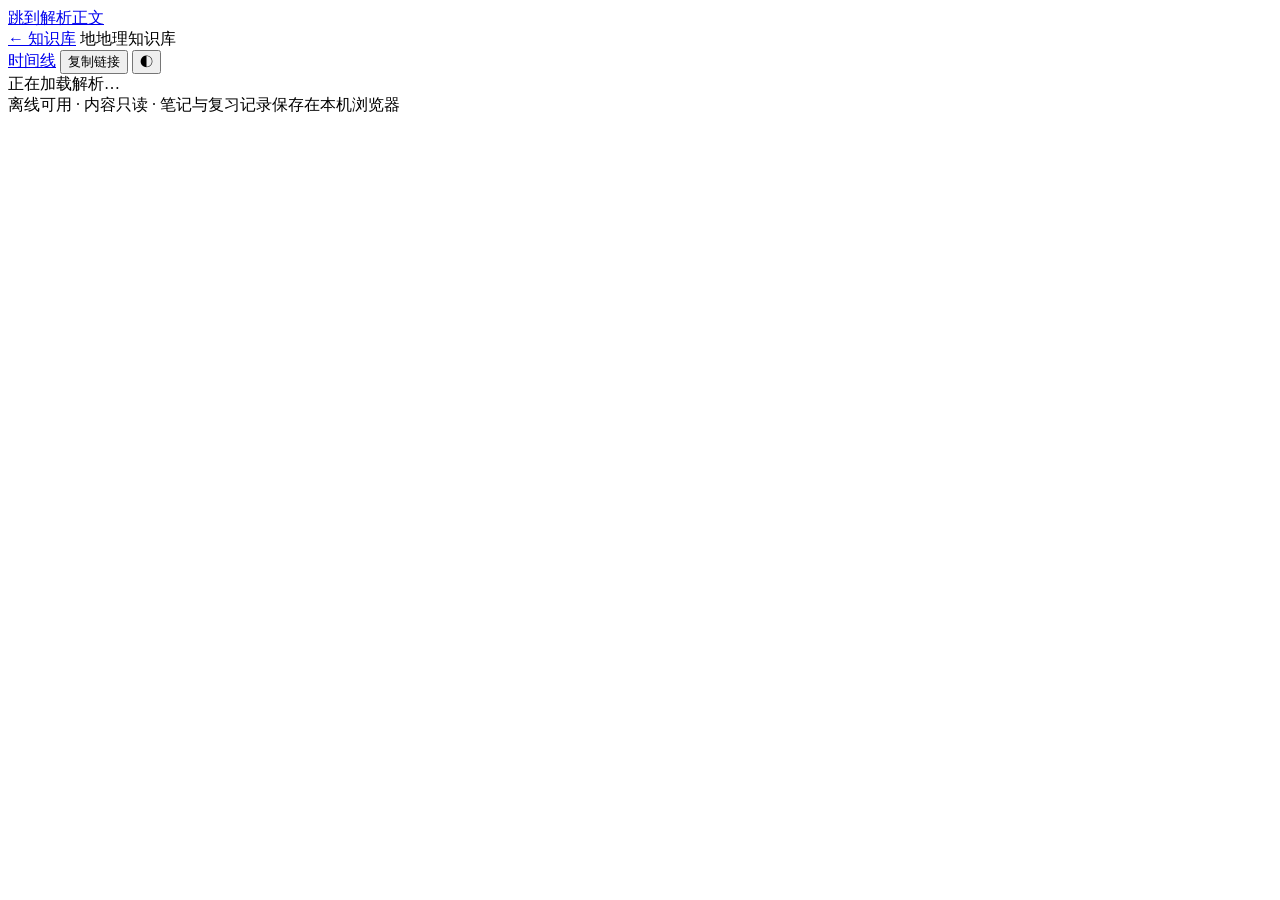
==== detail.html @ 3c0d3d49 "高中地理知识库：139 条考点与离线学习站点" ====
<!DOCTYPE html>
<html lang="zh-CN">
<head>
<meta charset="utf-8">
<meta name="viewport" content="width=device-width, initial-scale=1, viewport-fit=cover">
<title>考点解析 · 高中地理知识库</title>
<meta name="description" content="高中地理单条考点的完整解析：要点、易错、考法、关键词与同课知识网络。">
<meta property="og:type" content="website">
<meta property="og:site_name" content="地理知识库">
<meta property="og:title" content="高中地理考点解析 · 地理知识库">
<meta property="og:description" content="高中地理单条考点的完整解析：要点、易错、考法、关键词与同课知识网络。">
<meta name="twitter:card" content="summary">
<meta name="theme-color" content="#f2f1ea">
<script>(function(){try{var t=localStorage.getItem("gg.theme");if(!t){t=matchMedia("(prefers-color-scheme: dark)").matches?"dark":"light"}document.documentElement.dataset.theme=t}catch(e){}})();</script>
<link rel="stylesheet" href="assets/css/site.css?v=20261124c">
<link rel="icon" href="data:image/svg+xml,%3Csvg xmlns='http://www.w3.org/2000/svg' viewBox='0 0 64 64'%3E%3Crect width='64' height='64' rx='13' fill='%23125a70'/%3E%3Ctext x='32' y='45' text-anchor='middle' font-family='serif' font-size='34' fill='%23f5fcfd'%3E%E5%9C%B0%3C/text%3E%3C/svg%3E">
</head>
<body class="standalone">
<a class="skip-link" href="#detailBody">跳到解析正文</a>

<header class="page-head">
  <div class="page-head-left">
    <a class="page-back" href="index.html" id="backIndex">← 知识库</a>
    <span class="page-brand"><span class="brand-mark" aria-hidden="true">地</span>地理知识库</span>
  </div>
  <div class="page-head-right">
    <a class="btn ghost" href="timeline.html">时间线</a>
    <button class="share-btn" id="shareBtn" title="复制本页链接">复制链接</button>
    <button id="themeToggle" class="theme-btn" title="切换明暗主题" aria-label="切换明暗主题">◐</button>
  </div>
</header>

<main class="detail-page" id="detailRoot" aria-live="polite">
  <div id="detailBody" class="detail-body">
    <div class="loading-box muted">正在加载解析…</div>
  </div>
  <div id="detailMissing" hidden>
    <h1 class="detail-title">没有找到这条考点</h1>
    <p class="detail-lead">链接可能来自旧备份，或这条自定义考点只存在于另一台设备的浏览器里。</p>
    <p><a class="btn" href="index.html">回到知识库检索</a></p>
  </div>
</main>

<footer class="page-foot detail-page" style="padding-top:0;border-top:0;margin-top:0">
  <span>离线可用 · 内容只读 · 笔记与复习记录保存在本机浏览器</span>
  <span id="pageUpdated"></span>
</footer>

<div id="toast" class="toast" role="status" aria-live="polite"></div>
<script src="data/content.js?v=20261124c"></script>
<script src="assets/js/store.js?v=20261124c"></script>
<script src="assets/js/render.js?v=20261124c"></script>
<script src="assets/js/detail.js?v=20261124c"></script>
<script>
if ("serviceWorker" in navigator && /^https?:/.test(location.protocol)) {
  addEventListener("load", function () { navigator.serviceWorker.register("sw.js").catch(function () {}); });
}
</script>
</body>
</html>
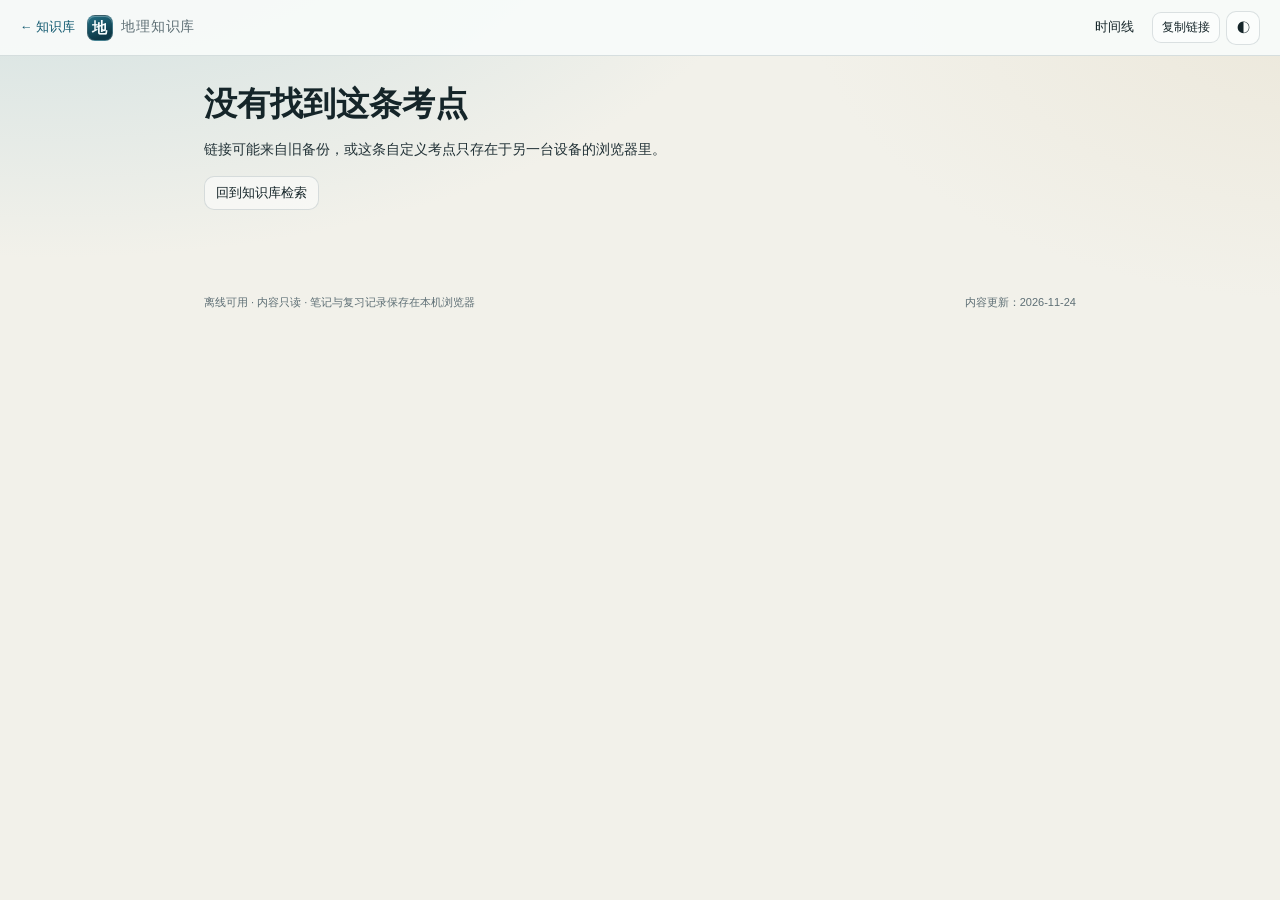
==== commit ebb603ab: "补充60道同型例题与移动端顶栏修复" ====
--- a/detail.html
+++ b/detail.html
@@ -4,15 +4,15 @@
 <meta charset="utf-8">
 <meta name="viewport" content="width=device-width, initial-scale=1, viewport-fit=cover">
 <title>考点解析 · 高中地理知识库</title>
-<meta name="description" content="高中地理单条考点的完整解析：要点、易错、考法、关键词与同课知识网络。">
+<meta name="description" content="高中地理单条考点的完整解析：要点、易错、考法、同型例题、关键词与同课知识网络。">
 <meta property="og:type" content="website">
 <meta property="og:site_name" content="地理知识库">
 <meta property="og:title" content="高中地理考点解析 · 地理知识库">
-<meta property="og:description" content="高中地理单条考点的完整解析：要点、易错、考法、关键词与同课知识网络。">
+<meta property="og:description" content="高中地理单条考点的完整解析：要点、易错、考法、同型例题、关键词与同课知识网络。">
 <meta name="twitter:card" content="summary">
 <meta name="theme-color" content="#f2f1ea">
 <script>(function(){try{var t=localStorage.getItem("gg.theme");if(!t){t=matchMedia("(prefers-color-scheme: dark)").matches?"dark":"light"}document.documentElement.dataset.theme=t}catch(e){}})();</script>
-<link rel="stylesheet" href="assets/css/site.css?v=20261124c">
+<link rel="stylesheet" href="assets/css/site.css?v=20261125d">
 <link rel="icon" href="data:image/svg+xml,%3Csvg xmlns='http://www.w3.org/2000/svg' viewBox='0 0 64 64'%3E%3Crect width='64' height='64' rx='13' fill='%23125a70'/%3E%3Ctext x='32' y='45' text-anchor='middle' font-family='serif' font-size='34' fill='%23f5fcfd'%3E%E5%9C%B0%3C/text%3E%3C/svg%3E">
 </head>
 <body class="standalone">
@@ -47,10 +47,10 @@
 </footer>
 
 <div id="toast" class="toast" role="status" aria-live="polite"></div>
-<script src="data/content.js?v=20261124c"></script>
-<script src="assets/js/store.js?v=20261124c"></script>
-<script src="assets/js/render.js?v=20261124c"></script>
-<script src="assets/js/detail.js?v=20261124c"></script>
+<script src="data/content.js?v=20261125d"></script>
+<script src="assets/js/store.js?v=20261125d"></script>
+<script src="assets/js/render.js?v=20261125d"></script>
+<script src="assets/js/detail.js?v=20261125d"></script>
 <script>
 if ("serviceWorker" in navigator && /^https?:/.test(location.protocol)) {
   addEventListener("load", function () { navigator.serviceWorker.register("sw.js").catch(function () {}); });
--- a/assets/css/site.css
+++ b/assets/css/site.css
@@ -0,0 +1,584 @@
+/* ============================================================
+   高中地理知识库 · 视觉规范
+   海蓝底色 + 暖纸阅读面 + 蓝灰玻璃 + 宋体标题 + 细边框
+   状态色：已掌握（松绿）/ 待复习（赭石）/ 今日已复习（海蓝）/ 未标记（灰）
+   ============================================================ */
+
+:root{
+  --paper:#f2f1ea;
+  --paper-deep:#e7e8e0;
+  --card:#fffdf8;
+  --raise:#e8efee;
+  --line:rgba(20,52,64,.14);
+  --line-strong:rgba(20,52,64,.27);
+  --ink:#152529;
+  --muted:#5e6f75;
+  --accent:#125a70;
+  --accent-strong:#0c4356;
+  --accent-weak:#dcecf0;
+  --ok:#2e6a4c;
+  --ok-weak:#e4f0e7;
+  --warn:#8a5823;
+  --warn-weak:#f6ecdc;
+  --bad:#933f3b;
+  --bad-weak:#f7e5e2;
+  --today:#1f5f86;
+  --today-weak:#e1edf4;
+  --sea-deep:#062432;
+  --sea-mid:#0d4357;
+  --sea-light:#17667c;
+  --glass:rgba(248,251,250,.94);
+  --glass-strong:rgba(255,253,248,.985);
+  --serif:"Songti SC","Noto Serif SC","Source Han Serif SC",STSong,SimSun,serif;
+  --sans:-apple-system,BlinkMacSystemFont,"PingFang SC","Hiragino Sans GB","Microsoft YaHei",sans-serif;
+  --r-lg:16px;
+  --r-md:11px;
+  --r-sm:8px;
+  --shadow-1:0 1px 2px rgba(18,44,54,.06);
+  --shadow-pane:0 14px 38px rgba(14,42,54,.09);
+  --shadow-card:0 3px 12px rgba(14,42,54,.055);
+  --header-h:62px;
+  --hero-h:176px;
+}
+
+[data-theme="dark"]{
+  color-scheme:dark;
+  --paper:#081418;
+  --paper-deep:#061014;
+  --card:#102227;
+  --raise:#172d33;
+  --line:rgba(148,192,206,.17);
+  --line-strong:rgba(148,192,206,.36);
+  --ink:#edf0eb;
+  --muted:#a1b2b8;
+  --accent:#84c5d7;
+  --accent-strong:#a6dbe9;
+  --accent-weak:#0f303a;
+  --ok:#96cdb2;
+  --ok-weak:#123024;
+  --warn:#e7b98f;
+  --warn-weak:#362318;
+  --bad:#f1a8a6;
+  --bad-weak:#39201f;
+  --today:#95c1dc;
+  --today-weak:#142c3a;
+  --glass:rgba(10,22,27,.95);
+  --glass-strong:rgba(14,28,34,.985);
+  --shadow-1:0 1px 2px rgba(0,0,0,.35);
+  --shadow-pane:0 18px 44px rgba(0,4,7,.5);
+  --shadow-card:0 10px 24px rgba(0,4,7,.34);
+}
+
+html{color-scheme:light}
+[data-theme="dark"]{color-scheme:dark}
+*{box-sizing:border-box}
+[hidden]{display:none!important}
+html,body{height:100%}
+body{
+  margin:0;
+  background:
+    radial-gradient(1200px 620px at 4% -14%, rgba(174,207,216,.58), transparent 62%),
+    radial-gradient(900px 520px at 104% 0%, rgba(228,220,199,.46), transparent 58%),
+    var(--paper);
+  color:var(--ink);
+  font:14px/1.62 var(--sans);
+  overflow:hidden;
+  overflow-x:hidden;
+  -webkit-font-smoothing:antialiased;
+  transition:background-color .28s ease,color .28s ease;
+}
+[data-theme="dark"] body{
+  background:
+    radial-gradient(1200px 620px at 4% -14%, rgba(24,72,88,.5), transparent 62%),
+    radial-gradient(900px 520px at 104% 0%, rgba(60,52,38,.24), transparent 58%),
+    var(--paper);
+}
+h1,h2,h3,h4{margin:0}
+button,input,select,textarea{font:inherit;color:inherit}
+a{color:var(--accent);text-decoration:none}
+::selection{background:rgba(18,90,112,.18)}
+.skip-link{position:absolute;left:-999px;top:8px;z-index:60;background:var(--card);padding:8px 12px;border:2px solid var(--accent);border-radius:8px}
+.skip-link:focus{left:8px}
+
+/* ---------- 顶栏 ---------- */
+.topbar{
+  height:var(--header-h);
+  display:flex;align-items:center;gap:16px;
+  padding:0 20px;
+  background:var(--glass);
+  border-bottom:1px solid var(--line);
+  position:relative;z-index:25;
+}
+.brand{display:flex;align-items:center;gap:10px;flex:0 0 auto;min-width:0}
+.brand-mark{
+  width:34px;height:34px;flex:0 0 auto;border-radius:10px;
+  display:grid;place-items:center;
+  font-family:var(--serif);font-size:19px;font-weight:700;color:#f5fcfd;
+  background:linear-gradient(160deg,#237085,#0d3948 78%);
+  border:1px solid rgba(255,255,255,.18);
+  box-shadow:inset 0 1px 0 rgba(255,255,255,.28);
+}
+.brand-text{display:flex;flex-direction:column;line-height:1.24;min-width:0}
+.brand-text strong{font-family:var(--serif);font-size:16.5px;font-weight:700;letter-spacing:.06em;white-space:nowrap}
+#brandSub{font-size:10.5px;letter-spacing:.06em;color:var(--muted);white-space:nowrap}
+
+.searchbox{
+  flex:1 1 auto;min-width:120px;max-width:620px;margin:0 auto;
+  display:flex;align-items:center;gap:8px;
+  background:rgba(255,255,255,.62);
+  border:1px solid var(--line-strong);border-radius:999px;
+  padding:6px 13px;
+  transition:background .16s,border-color .16s,box-shadow .16s;
+}
+[data-theme="dark"] .searchbox{background:rgba(255,255,255,.05)}
+.searchbox:focus-within{background:var(--glass-strong);border-color:var(--accent);box-shadow:0 0 0 3px rgba(18,90,112,.14)}
+.search-icon{color:var(--muted);font-size:16px;line-height:1;flex:0 0 auto}
+#searchInput{flex:1 1 auto;min-width:0;border:0;background:transparent;outline:none;padding:4px 0;font-size:13.5px}
+#searchInput::-webkit-search-cancel-button{display:none}
+kbd{font:11px/1 ui-monospace,SFMono-Regular,Menlo,monospace;border:1px solid var(--line-strong);border-radius:4px;padding:2px 5px;color:var(--muted);background:rgba(255,255,255,.55)}
+[data-theme="dark"] kbd{background:rgba(255,255,255,.07)}
+
+.topactions{display:flex;align-items:center;gap:6px;flex:0 0 auto}
+.topactions .ico{display:none}
+.mobile-only{display:none!important}
+.btn{
+  display:inline-flex;align-items:center;gap:6px;justify-content:center;
+  border:1px solid var(--line);background:rgba(255,255,255,.52);
+  border-radius:10px;padding:6px 11px;cursor:pointer;white-space:nowrap;
+  font-size:12.5px;color:var(--ink);
+  transition:background .15s,border-color .15s,color .15s;
+}
+[data-theme="dark"] .btn{background:rgba(255,255,255,.045)}
+.btn:hover{background:var(--accent-weak);border-color:var(--line-strong)}
+.btn.primary{background:var(--accent);border-color:var(--accent);color:#f6fbfc}
+.btn.primary:hover{background:var(--accent-strong)}
+.btn.ghost{background:transparent;border-color:transparent}
+.btn.ghost:hover{background:rgba(255,255,255,.55)}
+[data-theme="dark"] .btn.ghost:hover{background:rgba(255,255,255,.07)}
+.btn.small{padding:4px 8px;font-size:11.5px;border-radius:8px}
+.btn.danger{color:var(--bad);border-color:rgba(147,63,59,.35)}
+.btn.danger:hover{background:var(--bad-weak)}
+.btn[aria-pressed="true"]{background:var(--accent);border-color:var(--accent);color:#f6fbfc}
+.icon-btn{width:32px;height:32px;padding:0;border-radius:9px;border:1px solid transparent;background:transparent;cursor:pointer;display:grid;place-items:center;color:var(--muted);font-size:15px}
+.icon-btn:hover{background:rgba(255,255,255,.55);color:var(--ink)}
+[data-theme="dark"] .icon-btn:hover{background:rgba(255,255,255,.07)}
+.theme-btn{width:34px;height:34px;border-radius:10px;border:1px solid var(--line);background:rgba(255,255,255,.52);cursor:pointer;display:grid;place-items:center;font-family:var(--serif);font-size:13px;color:var(--ink)}
+[data-theme="dark"] .theme-btn{background:rgba(255,255,255,.055)}
+.theme-btn:hover{border-color:var(--line-strong);background:var(--accent-weak)}
+.count{display:inline-block;min-width:18px;padding:0 5px;border-radius:9px;background:var(--raise);color:var(--muted);font-size:10.5px;line-height:18px;text-align:center;font-variant-numeric:tabular-nums}
+.count.warn{background:var(--warn-weak);color:var(--warn)}
+.count.ok{background:var(--ok-weak);color:var(--ok)}
+.muted{color:var(--muted)}
+.small{font-size:12px}
+:focus-visible{outline:2px solid var(--accent);outline-offset:2px;border-radius:6px}
+.link-btn{border:0;background:none;color:var(--accent);cursor:pointer;font-size:11.5px;padding:2px 0}
+.link-btn:hover{text-decoration:underline}
+
+/* ---------- Hero：深海、浪线与等高线 ---------- */
+.hero{position:relative;height:var(--hero-h);overflow:hidden;isolation:isolate;color:#f4fafb;border-bottom:1px solid rgba(255,255,255,.1)}
+.hero-scape{position:absolute;inset:0;width:100%;height:100%;z-index:-2}
+.hero::after{
+  content:"";position:absolute;inset:0;z-index:-1;pointer-events:none;
+  background:
+    linear-gradient(90deg,rgba(3,20,28,.92) 0%,rgba(5,31,42,.68) 44%,rgba(7,38,50,.36) 70%,rgba(4,26,35,.78) 100%),
+    linear-gradient(0deg,rgba(3,18,25,.5) 0%,transparent 60%);
+}
+[data-theme="dark"] .hero-scape{filter:brightness(.7) saturate(.85)}
+.hero-inner{height:100%;max-width:1560px;margin:0 auto;padding:20px 30px 18px;display:grid;grid-template-columns:minmax(0,1fr) auto;align-items:center;gap:28px}
+.hero-copy{min-width:0;max-width:780px}
+.hero-eyebrow{margin:0 0 7px;display:flex;align-items:center;gap:9px;font:600 10px/1.3 ui-monospace,SFMono-Regular,Menlo,monospace;letter-spacing:.24em;color:#b8d5dd;text-transform:uppercase}
+.hero-eyebrow::before{content:"";width:20px;height:1px;background:rgba(206,233,240,.6)}
+.hero h1{margin:0;font-family:var(--serif);font-weight:700;font-size:clamp(26px,3vw,38px);line-height:1.16;letter-spacing:.03em;color:#f7fcfd}
+.hero h1 em{font-style:normal;color:#f1d6b4;text-decoration:underline;text-decoration-thickness:2px;text-underline-offset:6px;text-decoration-color:rgba(241,214,180,.62)}
+.hero-lede{margin:8px 0 0;max-width:660px;font-size:12.5px;line-height:1.7;color:rgba(230,243,246,.84)}
+.hero-meta{display:flex;align-items:center;gap:9px;flex-wrap:wrap;margin-top:10px;font-size:11px;color:rgba(224,240,244,.7);letter-spacing:.04em}
+.hero-meta .dot{width:3px;height:3px;border-radius:50%;background:rgba(224,240,244,.45)}
+.hero-metrics{display:grid;grid-template-columns:repeat(2,minmax(108px,1fr));gap:8px;flex:0 0 auto}
+.metric{padding:9px 12px 8px;border-radius:13px;background:rgba(228,246,251,.11);border:1px solid rgba(216,241,248,.2);box-shadow:inset 0 1px 0 rgba(255,255,255,.18)}
+.metric-label{display:block;font-size:9.5px;letter-spacing:.12em;color:rgba(222,241,247,.68)}
+.metric-value{display:flex;align-items:baseline;gap:3px;margin-top:1px}
+.metric-value strong{font-family:var(--serif);font-size:22px;line-height:1.15;color:#f7fcfd;font-variant-numeric:tabular-nums}
+.metric-value small{font-size:9.5px;color:rgba(222,241,247,.56)}
+.metric.accent{background:rgba(241,214,180,.13);border-color:rgba(241,214,180,.28)}
+.metric.accent .metric-value strong{color:#f3dcc0}
+
+/* ---------- 三栏 ---------- */
+.layout{
+  height:calc(100vh - var(--header-h) - var(--hero-h));
+  display:grid;grid-template-columns:276px minmax(0,1fr) 402px;
+  gap:12px;padding:12px 16px 16px;
+  min-height:0;
+}
+.pane{min-width:0;min-height:0;display:flex;flex-direction:column;overflow:hidden;background:var(--glass);border:1px solid var(--line);border-radius:var(--r-lg);box-shadow:var(--shadow-pane),inset 0 1px 0 rgba(255,255,255,.5)}
+[data-theme="dark"] .pane{box-shadow:var(--shadow-pane),inset 0 1px 0 rgba(255,255,255,.05)}
+.center-pane{background:color-mix(in srgb,var(--paper) 80%,transparent)}
+.pane-head{flex:0 0 auto;height:48px;padding:0 15px;display:flex;align-items:center;justify-content:space-between;border-bottom:1px solid var(--line);background:linear-gradient(180deg,rgba(255,255,255,.5),rgba(255,255,255,.12))}
+[data-theme="dark"] .pane-head{background:linear-gradient(180deg,rgba(255,255,255,.04),transparent)}
+.pane-head h2{display:flex;align-items:center;gap:8px;font-family:var(--serif);font-size:14px;font-weight:700;letter-spacing:.1em}
+.pane-head h2::before{content:"";width:5px;height:5px;border-radius:50%;background:var(--accent)}
+
+/* 左栏 */
+.filters{flex:0 0 auto;padding:10px 12px 9px;display:grid;grid-template-columns:1fr 1fr;gap:8px;border-bottom:1px solid var(--line);background:rgba(255,255,255,.2)}
+[data-theme="dark"] .filters{background:rgba(255,255,255,.015)}
+.field{display:flex;flex-direction:column;gap:3px;font-size:10px;letter-spacing:.08em;color:var(--muted)}
+.field select{height:31px;border:1px solid var(--line);border-radius:9px;background:rgba(255,255,255,.66);padding:0 7px;font-size:12px;color:var(--ink)}
+[data-theme="dark"] .field select{background:rgba(255,255,255,.05)}
+.field select:focus{border-color:var(--accent);outline:none}
+.filters .link-btn{grid-column:1 / -1;justify-self:start}
+.filters .field:nth-child(3){grid-column:1 / -1}
+.tree{flex:1 1 auto;overflow-y:auto;overscroll-behavior:contain;-webkit-overflow-scrolling:touch;padding:6px 6px 18px}
+.tree-book{margin-bottom:2px}
+.tree-toggle{width:100%;display:flex;align-items:center;gap:7px;border:0;background:none;cursor:pointer;text-align:left;padding:7px 8px;border-radius:9px;color:var(--ink)}
+.tree-toggle:hover{background:rgba(255,255,255,.5)}
+[data-theme="dark"] .tree-toggle:hover{background:rgba(255,255,255,.05)}
+.tree-toggle .caret{width:13px;color:var(--muted);font-size:10px;transition:transform .16s;flex:0 0 auto}
+.tree-toggle[aria-expanded="false"] .caret{transform:rotate(-90deg)}
+.tree-book-title{display:block;font-family:var(--serif);font-size:13.5px;font-weight:700;letter-spacing:.02em;line-height:1.35}
+.tree-book-title small{display:block;font-family:var(--sans);font-size:10px;color:var(--muted);margin:1px 0 0;font-weight:400;letter-spacing:.02em}
+.tree-unit{padding:5px 8px 3px 21px;font-size:11px;color:var(--muted);letter-spacing:.03em;line-height:1.5}
+.tree-lesson{display:flex;align-items:flex-start;gap:6px;padding:5px 8px 5px 25px;border-radius:8px;cursor:pointer;font-size:12.5px;line-height:1.45;color:var(--ink)}
+.tree-lesson:hover{background:rgba(255,255,255,.5)}
+[data-theme="dark"] .tree-lesson:hover{background:rgba(255,255,255,.05)}
+.tree-lesson.active{background:var(--accent-weak);box-shadow:inset 3px 0 0 var(--accent)}
+.tree-lesson .dot{flex:0 0 auto;width:6px;height:6px;border-radius:50%;margin-top:7px;background:var(--line-strong)}
+.tree-lesson .dot.mastered{background:var(--ok)}
+.tree-lesson .dot.review{background:var(--warn)}
+.tree-lesson .dot.today{background:var(--today)}
+.tree-lesson .num{color:var(--muted);font-size:10.5px;font-variant-numeric:tabular-nums;flex:0 0 auto;margin-top:2px}
+.tree-lesson .lbl{flex:1 1 auto;min-width:0;overflow-wrap:anywhere}
+.tree-lesson .cnt{flex:0 0 auto;font-size:10px;color:var(--muted);border:1px solid var(--line);border-radius:8px;padding:0 5px;line-height:15px}
+.pane-foot{flex:0 0 auto;border-top:1px solid var(--line);padding:10px 12px 11px;display:grid;grid-template-columns:1fr 1fr;gap:6px}
+.pane-foot .btn{width:100%;justify-content:space-between;font-size:11.5px;background:rgba(255,255,255,.5)}
+[data-theme="dark"] .pane-foot .btn{background:rgba(255,255,255,.04)}
+
+/* 中栏 */
+.viewbar{flex:0 0 auto;display:flex;align-items:center;gap:4px;padding:6px 12px;border-bottom:1px solid var(--line);background:rgba(255,255,255,.35)}
+[data-theme="dark"] .viewbar{background:rgba(255,255,255,.02)}
+.viewbar button{border:1px solid transparent;background:transparent;border-radius:999px;padding:4px 11px;font-size:12px;color:var(--muted);cursor:pointer;white-space:nowrap;transition:background .15s,color .15s,border-color .15s}
+.viewbar button:hover{background:rgba(255,255,255,.6);color:var(--ink)}
+[data-theme="dark"] .viewbar button:hover{background:rgba(255,255,255,.06)}
+.viewbar button.active{background:var(--accent);border-color:var(--accent);color:#f6fbfc}
+[data-theme="dark"] .viewbar button.active{color:#081418}
+.viewbar-hint{margin-left:auto;font-size:11px;color:var(--muted);white-space:nowrap;overflow:hidden;text-overflow:ellipsis}
+.home-strip{flex:0 0 auto;padding:8px 16px;display:flex;align-items:center;justify-content:space-between;gap:12px;background:rgba(255,255,255,.3);border-bottom:1px solid var(--line);font-size:11.5px}
+[data-theme="dark"] .home-strip{background:rgba(255,255,255,.03)}
+.strip-left{display:flex;align-items:baseline;gap:8px;min-width:0;flex-wrap:wrap}
+.scope-label{font-family:var(--serif);font-size:13.5px;font-weight:700}
+.strip-right{text-align:right;line-height:1.4;flex:0 0 auto}
+.warn-line{display:block;color:var(--warn);font-size:11px}
+.center-toolbar{flex:0 0 auto;min-height:50px;padding:6px 16px;display:flex;align-items:center;justify-content:space-between;gap:10px;border-bottom:1px solid var(--line);flex-wrap:wrap}
+.result-line{font-size:11.5px;color:var(--muted);white-space:nowrap;overflow:hidden;text-overflow:ellipsis;min-width:0}
+.result-line strong{color:var(--ink);font-family:var(--serif);font-size:16px}
+.toolbar-actions{display:flex;align-items:center;gap:7px;flex:0 0 auto}
+.toolbar-actions select{height:30px;border:1px solid var(--line);border-radius:9px;background:rgba(255,255,255,.62);padding:0 6px;font-size:11.5px}
+[data-theme="dark"] .toolbar-actions select{background:rgba(255,255,255,.05)}
+.list-viewport{flex:1 1 auto;min-height:0;overflow-y:auto;overscroll-behavior:contain;-webkit-overflow-scrolling:touch;padding:12px 14px 26px;position:relative}
+.list-canvas{display:flex;flex-direction:column;gap:9px;width:100%}
+
+/* 总览 */
+.overview{margin:0 0 12px;padding:13px 14px 14px;border:1px solid var(--line);border-radius:14px;background:color-mix(in srgb,var(--card) 82%,transparent);box-shadow:var(--shadow-card)}
+.ov-head{display:flex;align-items:baseline;justify-content:space-between;gap:10px;margin-bottom:9px}
+.ov-head h3{font-family:var(--serif);font-size:16px;font-weight:700;letter-spacing:.03em}
+.ov-head span{font-size:11px;color:var(--muted);white-space:nowrap}
+.ov-grid{display:grid;grid-template-columns:repeat(5,minmax(0,1fr));gap:8px}
+.ov-book{display:flex;flex-direction:column;gap:4px;text-align:left;border:1px solid var(--line);border-radius:10px;background:rgba(255,255,255,.55);padding:8px 9px;cursor:pointer;color:var(--ink);transition:border-color .15s,background .15s,transform .15s;min-width:0}
+[data-theme="dark"] .ov-book{background:rgba(255,255,255,.04)}
+.ov-book:hover{border-color:var(--line-strong);background:var(--card);transform:translateY(-1px)}
+.ov-book .short{font-family:var(--serif);font-size:12.5px;font-weight:700;letter-spacing:.05em;color:var(--accent)}
+.ov-book .ttl{font-size:11px;color:var(--muted);line-height:1.45;min-height:2.9em;overflow-wrap:anywhere}
+.ov-book .bar{height:4px;border-radius:2px;background:var(--raise);overflow:hidden;margin-top:2px}
+.ov-book .bar i{display:block;height:100%;background:var(--accent);border-radius:2px;transition:width .35s ease}
+.ov-book .num{font-size:10.5px;color:var(--muted);font-variant-numeric:tabular-nums}
+.ov-note{margin-top:8px;font-size:10.5px;color:var(--muted);line-height:1.6}
+
+/* 卡片：高度随内容，不截断 */
+.k-card{
+  position:relative;display:block;width:100%;text-align:left;
+  background:color-mix(in srgb,var(--card) 94%,transparent);
+  border:1px solid var(--line);border-radius:13px;
+  padding:12px 15px 11px 18px;cursor:pointer;
+  box-shadow:var(--shadow-card);
+  transition:background .16s,border-color .16s,box-shadow .16s,transform .16s;
+  color:var(--ink);overflow:visible;
+}
+.k-card::before{content:"";position:absolute;left:0;top:12px;bottom:12px;width:3px;border-radius:0 3px 3px 0;background:var(--line-strong)}
+.k-card.mastered::before{background:var(--ok)}
+.k-card.review::before{background:var(--warn)}
+.k-card.today::before{background:var(--today)}
+.k-card:hover{background:var(--card);border-color:var(--line-strong);box-shadow:0 9px 24px rgba(14,42,54,.11);transform:translateY(-1px)}
+[data-theme="dark"] .k-card{background:color-mix(in srgb,var(--card) 88%,transparent);box-shadow:none}
+[data-theme="dark"] .k-card:hover{background:var(--card)}
+.k-card.selected{background:linear-gradient(100deg,color-mix(in srgb,var(--accent-weak) 90%,var(--card)),var(--card));border-color:color-mix(in srgb,var(--accent) 42%,var(--line));box-shadow:inset 0 0 0 1px color-mix(in srgb,var(--accent) 20%,transparent),0 8px 22px rgba(18,90,112,.1)}
+.k-card .ct{display:flex;align-items:flex-start;gap:8px;font-size:14.5px;font-weight:650;line-height:1.42;letter-spacing:.01em}
+.k-card .ct .idx{font-family:var(--serif);font-size:10.5px;color:var(--muted);flex:0 0 auto;margin-top:3px;font-variant-numeric:tabular-nums}
+.k-card .ct span{flex:1 1 auto;min-width:0;overflow-wrap:anywhere}
+.k-card .cc{margin:4px 0 0;font-size:12.5px;line-height:1.62;color:color-mix(in srgb,var(--ink) 72%,var(--muted));overflow-wrap:anywhere}
+.k-card .cs{margin:5px 0 0;font-size:10.5px;line-height:1.5;color:var(--muted);overflow-wrap:anywhere}
+.k-card .cm{display:flex;align-items:center;gap:5px;flex-wrap:wrap;margin-top:6px;font-size:10.5px;color:var(--muted)}
+.k-card .cm .spacer{flex:1 1 auto}
+.k-card .cd-link{flex:0 0 auto;font-size:10.5px;color:var(--accent);border-bottom:1px solid color-mix(in srgb,var(--accent) 45%,transparent);padding-bottom:1px}
+.badge{display:inline-flex;align-items:center;gap:3px;padding:1px 6px;border-radius:999px;font-size:10px;line-height:16px;border:1px solid color-mix(in srgb,var(--line) 75%,transparent);background:rgba(255,255,255,.5);color:color-mix(in srgb,var(--ink) 76%,var(--muted));white-space:nowrap}
+[data-theme="dark"] .badge{background:rgba(255,255,255,.05)}
+.badge.book{background:var(--accent-weak);color:var(--accent);border-color:color-mix(in srgb,var(--accent) 26%,transparent)}
+.badge.type{background:transparent;color:var(--muted)}
+[data-theme="dark"] .badge.type{background:rgba(255,255,255,.06)}
+.badge.ok{background:var(--ok-weak);color:var(--ok);border-color:color-mix(in srgb,var(--ok) 30%,transparent)}
+.badge.warn{background:var(--warn-weak);color:var(--warn);border-color:color-mix(in srgb,var(--warn) 30%,transparent)}
+.badge.today{background:var(--today-weak);color:var(--today);border-color:color-mix(in srgb,var(--today) 30%,transparent)}
+.badge.bad{background:var(--bad-weak);color:var(--bad)}
+.badge.custom{background:var(--raise);color:var(--accent)}
+mark{background:rgba(241,214,180,.68);color:inherit;border-radius:2px;padding:0 1px}
+[data-theme="dark"] mark{background:rgba(226,181,140,.34)}
+
+.empty-state{padding:48px 20px;text-align:center;background:rgba(255,255,255,.5);border:1px dashed var(--line-strong);border-radius:14px}
+[data-theme="dark"] .empty-state{background:rgba(255,255,255,.03)}
+.empty-state h3{font-family:var(--serif);font-size:16px;margin-bottom:5px}
+.nearest-title{font-size:11.5px;color:var(--muted);margin:14px 0 7px;font-weight:600}
+.nearest{display:flex;flex-direction:column;gap:6px;max-width:700px;margin:0 auto}
+.nearest-item{display:flex;flex-direction:column;gap:1px;text-align:left;border:1px solid var(--line);background:var(--card);border-radius:9px;padding:7px 10px;cursor:pointer;font-size:12px}
+.nearest-item:hover{background:var(--accent-weak)}
+
+/* 右栏详情 */
+.detail-empty{padding:56px 22px;text-align:center;color:var(--muted);font-size:12.5px}
+.empty-glyph{width:66px;height:66px;margin:0 auto 16px;display:grid;place-items:center;border:1px solid color-mix(in srgb,var(--accent) 26%,var(--line));border-radius:50%;background:color-mix(in srgb,var(--accent-weak) 34%,transparent);color:color-mix(in srgb,var(--accent) 76%,var(--muted));font-family:var(--serif);font-size:26px;font-weight:700}
+.detail-body{flex:1 1 auto;overflow-y:auto;overscroll-behavior:contain;-webkit-overflow-scrolling:touch;padding:17px 18px 40px;overflow-wrap:anywhere}
+.detail-title{font-family:var(--serif);font-size:21px;font-weight:700;line-height:1.45;margin:0 0 9px}
+.detail-badges{display:flex;flex-wrap:wrap;gap:5px;margin-bottom:12px}
+.detail-lead{font-size:13px;line-height:1.78;color:color-mix(in srgb,var(--ink) 82%,var(--muted));margin:0 0 4px}
+.detail-section{margin-top:18px}
+.detail-section h3{display:flex;align-items:center;gap:8px;font:600 10px/1.4 ui-monospace,SFMono-Regular,Menlo,monospace;letter-spacing:.16em;color:var(--muted);text-transform:uppercase;margin-bottom:7px}
+.detail-section h3::after{content:"";flex:1;height:1px;background:var(--line)}
+.detail-content ul{margin:0;padding-left:1.05em}
+.detail-content li{font-size:13px;line-height:1.82;margin-bottom:3px}
+.detail-content li strong{color:var(--accent);font-weight:650}
+.core-box{background:color-mix(in srgb,var(--paper) 74%,#fff);border:1px solid var(--line);border-left:3px solid var(--accent);border-radius:0 10px 10px 0;padding:10px 12px}
+[data-theme="dark"] .core-box{background:color-mix(in srgb,var(--card) 70%,transparent)}
+.pitfall{background:var(--warn-weak);border:1px solid color-mix(in srgb,var(--warn) 26%,transparent);border-radius:10px;padding:9px 11px;font-size:12.5px;line-height:1.75;color:color-mix(in srgb,var(--ink) 88%,var(--warn))}
+.exam-box{background:var(--accent-weak);border:1px solid color-mix(in srgb,var(--accent) 20%,transparent);border-radius:10px;padding:9px 11px;font-size:12.5px;line-height:1.75}
+.kw-row{display:flex;flex-wrap:wrap;gap:5px}
+.kw{background:rgba(255,255,255,.6);border:1px solid var(--line);border-radius:999px;padding:2px 8px;font-size:11px;color:var(--muted)}
+[data-theme="dark"] .kw{background:rgba(255,255,255,.05)}
+.detail-actions{display:flex;flex-wrap:wrap;gap:7px;margin-top:14px}
+.status-row{display:flex;flex-wrap:wrap;gap:6px}
+.status-row .btn{font-size:11.5px}
+.note-box{margin-top:8px}
+.note-box textarea{width:100%;min-height:96px;resize:vertical;border:1px solid var(--line);border-radius:10px;background:rgba(255,255,255,.62);padding:9px 10px;font-size:12.5px;line-height:1.72;color:var(--ink)}
+[data-theme="dark"] .note-box textarea{background:rgba(255,255,255,.05)}
+.note-box textarea:focus{background:var(--card);border-color:var(--accent);outline:none}
+.note-actions{display:flex;align-items:center;justify-content:space-between;margin-top:5px;gap:8px}
+.hint{font-size:11px;color:var(--muted)}
+.review-line{display:flex;align-items:center;gap:6px 14px;flex-wrap:wrap;font-size:11.5px;color:var(--muted);margin-top:7px}
+.review-line strong{color:var(--ink);font-weight:600}
+.related{display:flex;flex-direction:column;gap:4px}
+.related-item{display:flex;align-items:center;gap:6px;border:1px solid var(--line);border-radius:8px;background:rgba(255,255,255,.45);padding:6px 9px;font-size:11.5px;cursor:pointer;text-align:left}
+[data-theme="dark"] .related-item{background:rgba(255,255,255,.03)}
+.related-item:hover{background:var(--accent-weak);border-color:var(--line-strong)}
+.related-item .t{flex:1 1 auto;min-width:0;overflow-wrap:anywhere}
+.detail-source{margin-top:16px;display:flex;align-items:center;justify-content:space-between;gap:8px;background:rgba(255,255,255,.42);border:1px solid var(--line);border-radius:10px;padding:8px 10px;font-size:11.5px;color:var(--muted)}
+[data-theme="dark"] .detail-source{background:rgba(255,255,255,.03)}
+
+/* 详情状态按钮选中态 */
+.status-row .btn[aria-pressed="true"]{background:var(--accent-weak);border-color:color-mix(in srgb,var(--accent) 42%,var(--line));color:var(--accent)}
+.status-row .btn[data-act="done-today"][aria-pressed="true"]{background:var(--today);border-color:var(--today);color:#f6fbfc}
+[data-theme="dark"] .status-row .btn[data-act="done-today"][aria-pressed="true"]{color:#081418}
+
+/* 树根节点 */
+.tree-lesson.root{width:100%;padding:6px 8px;margin-bottom:4px;border:0;border-bottom:1px dashed var(--line);border-radius:0;background:none;text-align:left;font:inherit;color:var(--ink)}
+.tree-lesson.root .dot{margin-top:6px}
+.tree-lesson.root .lbl{font-family:var(--serif);font-weight:700;font-size:13px}
+
+/* 易混对照索引 */
+.dim-item{display:flex;flex-direction:column;gap:1px;width:100%;text-align:left;border:1px solid transparent;background:none;border-radius:8px;padding:7px 9px;cursor:pointer;color:var(--ink)}
+.dim-item:hover{background:rgba(255,255,255,.5)}
+[data-theme="dark"] .dim-item:hover{background:rgba(255,255,255,.05)}
+.dim-item.active{background:var(--accent-weak);border-color:color-mix(in srgb,var(--accent) 30%,var(--line));box-shadow:inset 3px 0 0 var(--accent)}
+.dim-item .t{font-size:12.5px;font-weight:600;overflow-wrap:anywhere}
+.dim-item .h{font-size:10.5px;color:color-mix(in srgb,var(--ink) 40%,var(--muted));line-height:1.5;overflow-wrap:anywhere}
+
+/* 易混对照列表 */
+.alt-view{flex:1 1 auto;min-height:0;overflow-y:auto;overscroll-behavior:contain;-webkit-overflow-scrolling:touch;padding:13px 15px 34px}
+.mx-head{display:flex;align-items:baseline;justify-content:space-between;gap:10px;margin-bottom:9px}
+.mx-head h3{font-family:var(--serif);font-size:15px;font-weight:700;letter-spacing:.04em}
+.mx-head .mx-count{font-size:11px;color:var(--muted);white-space:nowrap}
+.mx-note{font-size:11.5px;line-height:1.65;color:var(--muted);background:rgba(255,255,255,.45);border:1px solid var(--line);border-radius:9px;padding:7px 10px;margin-bottom:11px}
+[data-theme="dark"] .mx-note{background:rgba(255,255,255,.03)}
+.pair-list{display:flex;flex-direction:column;gap:10px}
+.pair-card{background:color-mix(in srgb,var(--card) 94%,transparent);border:1px solid var(--line);border-radius:13px;padding:11px 14px;box-shadow:var(--shadow-card);cursor:pointer;transition:border-color .15s,background .15s}
+.pair-card:hover{border-color:var(--line-strong);background:var(--card)}
+.pair-card.selected{border-color:color-mix(in srgb,var(--accent) 44%,var(--line));background:linear-gradient(100deg,color-mix(in srgb,var(--accent-weak) 84%,var(--card)),var(--card))}
+.pair-card h3{font-family:var(--serif);font-size:16px;font-weight:700;letter-spacing:.02em;line-height:1.35;margin-bottom:8px}
+.pair-grid{display:grid;grid-template-columns:1fr 1fr;gap:9px}
+.pair-side{background:color-mix(in srgb,var(--paper) 62%,transparent);border:1px solid var(--line);border-radius:9px;padding:8px 10px}
+[data-theme="dark"] .pair-side{background:rgba(255,255,255,.035)}
+.pair-side .pair-label{display:block;font-family:var(--serif);font-size:12.5px;font-weight:700;color:var(--accent);margin-bottom:2px;letter-spacing:.04em}
+.pair-side p{margin:0;font-size:12px;line-height:1.7;overflow-wrap:anywhere}
+.pair-diff{margin:9px 0 0;padding-left:1.05em;font-size:12px;line-height:1.72}
+.pair-diff li{margin-bottom:2px}
+.pair-pitfall{margin:9px 0 0;font-size:11.5px;line-height:1.7;padding:7px 9px;border-radius:8px;background:var(--warn-weak);border:1px solid color-mix(in srgb,var(--warn) 24%,transparent);color:color-mix(in srgb,var(--ink) 88%,var(--warn))}
+.pair-detail .pair-grid{margin-top:4px}
+.pair-detail .pair-side{padding:11px 13px}
+.pair-detail .pair-side p{font-size:13px;line-height:1.82}
+.mode-pairs .filters,.mode-pairs #collapseAll,.mode-pairs #customBtn{display:none}
+.mode-pairs .pane-foot{grid-template-columns:1fr}
+
+/* 移动端底栏 */
+.mobile-tabs{display:none}
+.scrim{position:fixed;inset:0;background:rgba(6,24,30,.38);z-index:30}
+.toast{position:fixed;left:50%;bottom:26px;transform:translate3d(-50%,14px,0);background:color-mix(in srgb,var(--ink) 94%,#000);color:var(--card);padding:8px 14px;border-radius:10px;font-size:12px;opacity:0;pointer-events:none;transition:opacity .18s,transform .18s;z-index:80;max-width:86vw}
+.toast.show{opacity:1;transform:translate3d(-50%,0,0)}
+
+/* 弹窗 */
+.modal-root{position:fixed;inset:0;z-index:60;background:rgba(6,24,30,.46);display:flex;align-items:center;justify-content:center;padding:18px}
+.modal{width:min(680px,100%);max-height:calc(100vh - 40px);background:var(--glass-strong);border:1px solid var(--line);border-radius:18px;display:flex;flex-direction:column;overflow:hidden;box-shadow:0 28px 70px rgba(4,18,24,.34);animation:pop .16s ease-out}
+@keyframes pop{from{opacity:0;transform:translate3d(0,8px,0)}to{opacity:1;transform:none}}
+.modal-head{padding:13px 17px;border-bottom:1px solid var(--line);display:flex;align-items:center;justify-content:space-between;gap:10px}
+.modal-head h3{font-family:var(--serif);font-size:17px}
+.modal-body{padding:15px 17px;overflow-y:auto;overscroll-behavior:contain}
+.modal-foot{padding:11px 17px;border-top:1px solid var(--line);display:flex;justify-content:flex-end;gap:8px;flex-wrap:wrap}
+.form-grid{display:grid;grid-template-columns:1fr 1fr;gap:11px}
+.form-grid .full{grid-column:1 / -1}
+.form-field{display:flex;flex-direction:column;gap:3px;font-size:11.5px;color:var(--muted)}
+.form-field input,.form-field select,.form-field textarea{border:1px solid var(--line);border-radius:9px;padding:7px 9px;font-size:12.5px;background:rgba(255,255,255,.66);color:var(--ink)}
+[data-theme="dark"] .form-field input,[data-theme="dark"] .form-field select,[data-theme="dark"] .form-field textarea{background:rgba(255,255,255,.05)}
+.form-field textarea{min-height:76px;resize:vertical;line-height:1.6}
+.form-field input:focus,.form-field select:focus,.form-field textarea:focus{border-color:var(--accent);outline:none}
+.counter{font-size:10.5px;color:var(--muted);text-align:right}
+.counter.over{color:var(--bad)}
+.seg{display:flex;gap:6px;flex-wrap:wrap}
+.seg button{border:1px solid var(--line);background:rgba(255,255,255,.6);border-radius:999px;padding:3px 10px;font-size:11.5px;cursor:pointer;color:var(--muted)}
+.seg button[aria-pressed="true"]{background:var(--accent);border-color:var(--accent);color:#f6fbfc}
+.list-mini{display:flex;flex-direction:column;gap:6px}
+.list-mini .row{display:flex;align-items:center;justify-content:space-between;gap:9px;padding:7px 9px;border:1px solid var(--line);border-radius:9px;background:rgba(255,255,255,.45);font-size:12px}
+[data-theme="dark"] .list-mini .row{background:rgba(255,255,255,.03)}
+.snap-meta{color:var(--muted);font-size:11px}
+.danger-note,.info-note{border-radius:9px;padding:8px 10px;font-size:11.5px;line-height:1.65}
+.danger-note{background:var(--bad-weak);border:1px solid color-mix(in srgb,var(--bad) 30%,transparent)}
+.info-note{background:var(--accent-weak);border:1px solid color-mix(in srgb,var(--accent) 22%,transparent)}
+.shortcut-table{width:100%;border-collapse:collapse;font-size:12px}
+.shortcut-table td{padding:6px 3px;border-bottom:1px solid var(--line)}
+.shortcut-table td:last-child{text-align:right;color:var(--muted)}
+.cal{display:grid;grid-template-columns:repeat(7,minmax(0,1fr));gap:4px;margin:7px auto 0;max-width:330px}
+.cal-cell{aspect-ratio:1/1;display:grid;place-items:center;border:1px solid var(--line);border-radius:7px;font-size:11px;color:var(--muted);background:rgba(255,255,255,.35)}
+.cal-week{font-size:10px;color:var(--muted);text-align:center;padding-bottom:1px}
+.cal-cell.on{background:var(--today-weak);border-color:color-mix(in srgb,var(--today) 45%,transparent);color:var(--today);font-weight:650}
+.cal-cell.today{outline:2px solid var(--accent);outline-offset:1px}
+.cal-empty{border:0;background:none}
+
+/* ---------- 响应式 ---------- */
+@media (max-width:1340px){
+  .layout{grid-template-columns:258px minmax(0,1fr) 374px}
+}
+@media (max-width:1180px){
+  .layout{grid-template-columns:228px minmax(0,1fr) 336px;gap:10px;padding:10px 12px 12px}
+  .hero-metrics{grid-template-columns:repeat(2,minmax(94px,1fr))}
+  .ov-book .ttl{min-height:2.9em}
+}
+@media (max-width:1080px){
+  .layout{grid-template-columns:208px minmax(0,1fr) 306px}
+  .hero-lede{max-width:520px}
+  .ov-grid{grid-template-columns:repeat(3,minmax(0,1fr))}
+}
+@media (max-width:980px){
+  body{overflow:hidden}
+  .hero{display:none}
+  .layout{display:block;position:relative;height:calc(100vh - var(--header-h));padding:0}
+  .pane{border-radius:0;border-left:0;border-right:0;border-top:0;box-shadow:none}
+  .center-pane{height:100%}
+  .left-pane{position:fixed;top:var(--header-h);bottom:0;left:0;width:min(330px,88vw);z-index:40;border:1px solid var(--line-strong);border-radius:0 16px 16px 0;transform:translate3d(-102%,0,0);transition:transform .22s ease;box-shadow:0 20px 50px rgba(4,18,24,.2)}
+  .left-pane.open{transform:none}
+  .left-pane,.right-pane{background:var(--card)}
+  .right-pane{position:fixed;left:8px;right:8px;bottom:calc(72px + env(safe-area-inset-bottom));height:min(68vh,560px);z-index:40;border:1px solid var(--line-strong);border-radius:16px;transform:translate3d(0,110%,0);transition:transform .24s ease;box-shadow:0 20px 50px rgba(4,18,24,.24)}
+  .right-pane.open{transform:none}
+  .mobile-tabs{display:flex;position:fixed;left:50%;bottom:calc(12px + env(safe-area-inset-bottom));transform:translate3d(-50%,0,0);z-index:45;width:min(92vw,360px);background:var(--glass-strong);border:1px solid var(--line-strong);border-radius:999px;padding:4px;gap:3px;box-shadow:0 10px 30px rgba(4,18,24,.18)}
+  .mobile-tabs button{border:0;background:none;padding:7px 10px;border-radius:999px;font-size:12.5px;color:var(--muted);white-space:nowrap;flex:1 1 0;min-width:0}
+  .mobile-tabs button.active{background:var(--accent);color:#f6fbfc}
+  .mobile-tabs button span{display:inline-block;max-width:100%;overflow:hidden;text-overflow:ellipsis}
+  .searchbox{max-width:none}
+  #searchKbd{display:none}
+  .mobile-only{display:grid!important}
+  .list-viewport{padding-bottom:92px}
+  .brand-text{display:none}
+  .viewbar-hint{display:none}
+  .alt-view{padding:10px 12px 96px}
+}
+@media (max-width:700px){
+  :root{--header-h:98px}
+  .topbar{height:var(--header-h);flex-wrap:wrap;align-content:center;gap:6px 8px;padding:0 10px}
+  .brand{order:1}
+  .brand-mark{width:30px;height:30px;font-size:16px;border-radius:9px}
+  .topactions{order:2;margin-left:auto;gap:3px}
+  .topactions .lbl{display:none}
+  .topactions .ico{display:inline;font-size:11px}
+  .topactions .btn{padding:5px 7px;font-size:11px;min-width:30px}
+  .topactions .count{display:none}
+  .theme-btn{width:31px;height:31px}
+  .searchbox{order:3;flex:1 0 100%;max-width:none;padding:5px 10px;margin:0}
+  .home-strip{padding:7px 12px;flex-direction:column;align-items:flex-start;gap:2px}
+  .strip-right{text-align:left}
+  .center-toolbar{padding:6px 12px;min-height:46px}
+  .list-viewport{padding:9px 10px 92px}
+  .k-card{padding:10px 12px 9px 15px}
+  .form-grid{grid-template-columns:1fr}
+  .ov-grid{grid-template-columns:repeat(2,minmax(0,1fr))}
+  .ov-book .ttl{min-height:0}
+  .ov-head h3{font-size:15px}
+}
+@media (max-width:640px){
+  .filters{padding:8px 10px}
+  .hero-metrics{display:none}
+  .pane-foot{padding:9px 10px}
+  .viewbar{padding:5px 10px}
+  .viewbar button{padding:4px 9px;font-size:11.5px}
+  .pair-grid,.pair-detail .pair-grid{grid-template-columns:1fr}
+  .pair-detail .pair-side{padding:9px 11px}
+  .mx-card h3{font-size:16px}
+}
+@media (prefers-reduced-motion:reduce){
+  *{animation-duration:.001ms!important;transition-duration:.001ms!important}
+}
+
+/* ---------- 独立详情页 ---------- */
+html.standalone,body.standalone{height:auto;min-height:100%;overflow:auto;overflow-x:hidden}
+.page-head{
+  position:sticky;top:0;z-index:20;min-height:56px;
+  display:flex;align-items:center;justify-content:space-between;gap:12px;
+  padding:8px 20px;background:var(--glass);border-bottom:1px solid var(--line);
+}
+.page-head-left{display:flex;align-items:center;gap:12px;min-width:0}
+.page-back{font-size:12.5px;color:var(--accent);white-space:nowrap}
+.page-back:hover{text-decoration:underline}
+.page-brand{display:flex;align-items:center;gap:8px;font-family:var(--serif);font-size:14px;letter-spacing:.06em;color:var(--muted);white-space:nowrap}
+.page-brand .brand-mark{width:26px;height:26px;font-size:15px;border-radius:8px}
+.page-head-right{display:flex;align-items:center;gap:6px;flex:0 0 auto}
+.detail-page{max-width:920px;margin:0 auto;padding:26px 24px 70px}
+.detail-page .detail-body{overflow:visible;padding:0;flex:none}
+.detail-page .detail-title{font-size:clamp(24px,3.4vw,33px);line-height:1.35}
+.detail-page .detail-lead{font-size:14px;line-height:1.86;margin-top:2px}
+.detail-page .detail-section{margin-top:22px}
+.detail-page .core-box,.detail-page .pitfall,.detail-page .exam-box{font-size:13.5px;line-height:1.9}
+.detail-page .detail-content li{font-size:13.5px;line-height:1.9}
+.detail-crumb{font-size:11.5px;letter-spacing:.04em;color:var(--muted);margin-bottom:8px;line-height:1.7}
+.status-block{margin-top:14px;padding-top:12px;border-top:1px solid var(--line)}
+.status-block .status-row{gap:7px}
+.page-foot{display:flex;justify-content:space-between;gap:12px;flex-wrap:wrap;margin-top:40px;padding-top:14px;border-top:1px solid var(--line);font-size:11px;color:var(--muted)}
+.share-btn{display:inline-flex;align-items:center;gap:5px;border:1px solid var(--line);border-radius:9px;background:rgba(255,255,255,.55);padding:5px 9px;font-size:11.5px;cursor:pointer;color:var(--ink)}
+[data-theme="dark"] .share-btn{background:rgba(255,255,255,.055)}
+.share-btn:hover{background:var(--accent-weak);border-color:var(--line-strong)}
+@media (max-width:700px){
+  .detail-page{padding:18px 14px 80px}
+  .page-head{padding:7px 10px;gap:6px}
+  .page-brand{display:none}
+  .page-head-left{gap:6px;flex:1 1 auto;min-width:0}
+  .page-head-right{gap:4px}
+  .page-head-right .share-btn{padding:5px 7px;font-size:11px}
+  .status-block .status-row .btn{flex:1 1 auto}
+  .page-back{overflow:hidden;text-overflow:ellipsis}
+}
+
+/* 深色下浅色主色的反色文字，保证对比 */
+[data-theme="dark"] .btn.primary,
+[data-theme="dark"] .btn[aria-pressed="true"],
+[data-theme="dark"] .mobile-tabs button.active,
+[data-theme="dark"] .seg button[aria-pressed="true"],
+[data-theme="dark"] .viewbar button.active{color:#081418}
+[data-theme="dark"] .icon-btn:hover{color:var(--ink)}
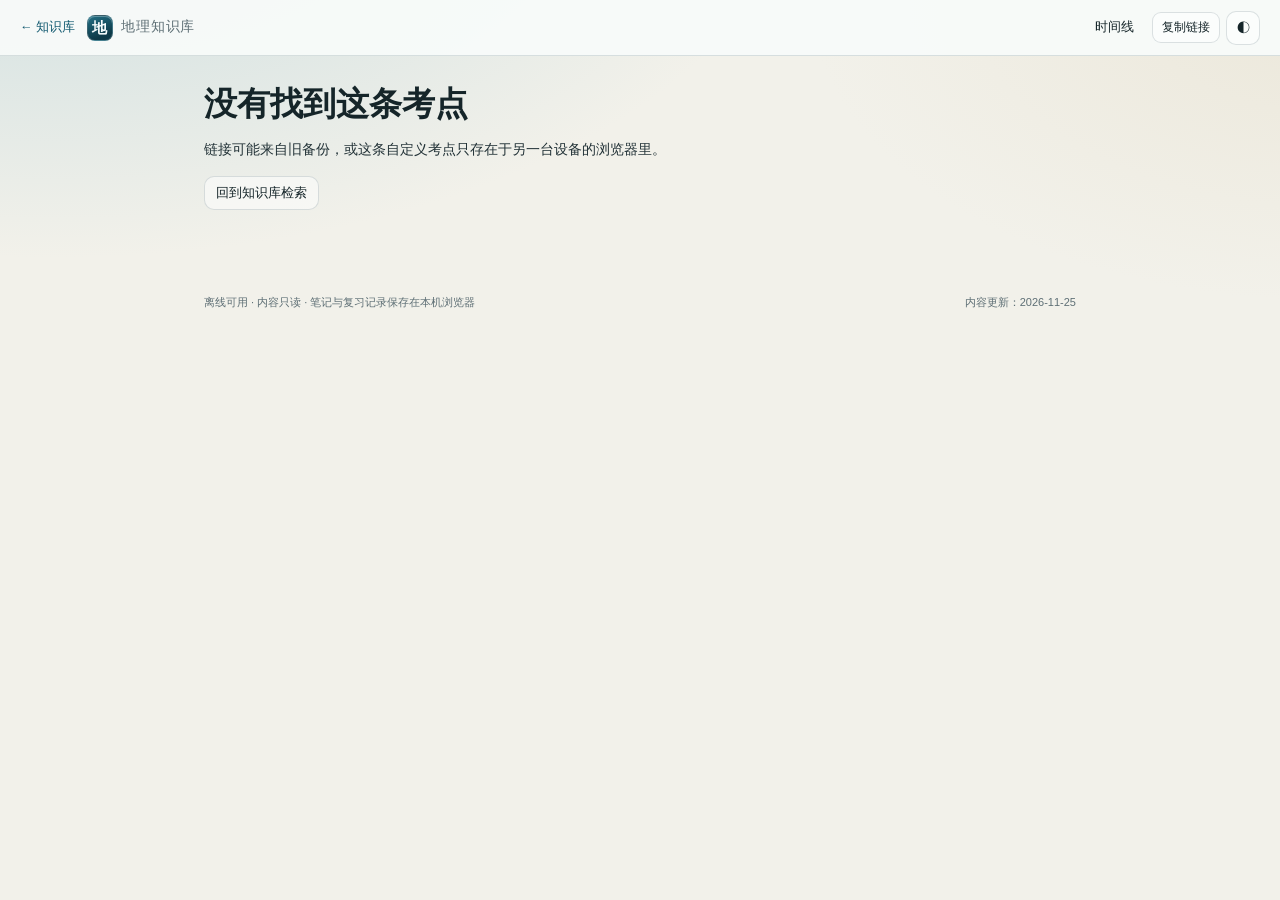
==== commit b3a4fc0d: "补齐全量例题并同步计数与版本" ====
--- a/detail.html
+++ b/detail.html
@@ -12,7 +12,7 @@
 <meta name="twitter:card" content="summary">
 <meta name="theme-color" content="#f2f1ea">
 <script>(function(){try{var t=localStorage.getItem("gg.theme");if(!t){t=matchMedia("(prefers-color-scheme: dark)").matches?"dark":"light"}document.documentElement.dataset.theme=t}catch(e){}})();</script>
-<link rel="stylesheet" href="assets/css/site.css?v=20261125d">
+<link rel="stylesheet" href="assets/css/site.css?v=20261125e">
 <link rel="icon" href="data:image/svg+xml,%3Csvg xmlns='http://www.w3.org/2000/svg' viewBox='0 0 64 64'%3E%3Crect width='64' height='64' rx='13' fill='%23125a70'/%3E%3Ctext x='32' y='45' text-anchor='middle' font-family='serif' font-size='34' fill='%23f5fcfd'%3E%E5%9C%B0%3C/text%3E%3C/svg%3E">
 </head>
 <body class="standalone">
@@ -47,10 +47,10 @@
 </footer>
 
 <div id="toast" class="toast" role="status" aria-live="polite"></div>
-<script src="data/content.js?v=20261125d"></script>
-<script src="assets/js/store.js?v=20261125d"></script>
-<script src="assets/js/render.js?v=20261125d"></script>
-<script src="assets/js/detail.js?v=20261125d"></script>
+<script src="data/content.js?v=20261125e"></script>
+<script src="assets/js/store.js?v=20261125e"></script>
+<script src="assets/js/render.js?v=20261125e"></script>
+<script src="assets/js/detail.js?v=20261125e"></script>
 <script>
 if ("serviceWorker" in navigator && /^https?:/.test(location.protocol)) {
   addEventListener("load", function () { navigator.serviceWorker.register("sw.js").catch(function () {}); });
--- a/assets/css/site.css
+++ b/assets/css/site.css
@@ -327,6 +327,7 @@
 .badge.today{background:var(--today-weak);color:var(--today);border-color:color-mix(in srgb,var(--today) 30%,transparent)}
 .badge.bad{background:var(--bad-weak);color:var(--bad)}
 .badge.custom{background:var(--raise);color:var(--accent)}
+.badge.ex{background:color-mix(in srgb,var(--today-weak) 84%,var(--card));color:var(--today);border-color:color-mix(in srgb,var(--today) 34%,transparent);font-weight:650}
 mark{background:rgba(241,214,180,.68);color:inherit;border-radius:2px;padding:0 1px}
 [data-theme="dark"] mark{background:rgba(226,181,140,.34)}
 
@@ -358,6 +359,28 @@
 .kw-row{display:flex;flex-wrap:wrap;gap:5px}
 .kw{background:rgba(255,255,255,.6);border:1px solid var(--line);border-radius:999px;padding:2px 8px;font-size:11px;color:var(--muted)}
 [data-theme="dark"] .kw{background:rgba(255,255,255,.05)}
+.ex-section .ex-count{display:inline-flex;align-items:center;justify-content:center;min-width:18px;height:18px;padding:0 5px;border-radius:999px;background:var(--today-weak);color:var(--today);font-size:10px;letter-spacing:0;border:1px solid color-mix(in srgb,var(--today) 28%,transparent)}
+.ex-intro{margin:0 0 9px;font-size:11.5px;line-height:1.65;color:var(--muted)}
+.example-list{display:flex;flex-direction:column;gap:10px}
+.example-card{border:1px solid var(--line);border-radius:12px;padding:11px 12px 12px;background:color-mix(in srgb,var(--paper) 52%,var(--card));box-shadow:var(--shadow-1)}
+[data-theme="dark"] .example-card{background:color-mix(in srgb,var(--card) 88%,transparent)}
+.ex-head{display:flex;align-items:center;gap:6px;flex-wrap:wrap;min-width:0}
+.ex-no{flex:0 0 auto;font:600 10px/1.5 ui-monospace,SFMono-Regular,Menlo,monospace;letter-spacing:.08em;color:var(--today);background:var(--today-weak);border:1px solid color-mix(in srgb,var(--today) 26%,transparent);border-radius:999px;padding:1px 7px}
+.ex-title{flex:1 1 auto;min-width:0;font-size:13px;font-weight:650;line-height:1.5;overflow-wrap:anywhere}
+.ex-level{flex:0 0 auto;font-size:10px;color:var(--muted)}
+.ex-src{margin:3px 0 7px;font-size:10.5px;line-height:1.55;color:var(--muted);overflow-wrap:anywhere}
+.ex-stem{margin:0;font-size:12.4px;line-height:1.78;color:color-mix(in srgb,var(--ink) 92%,var(--muted));overflow-wrap:anywhere}
+.ex-asks{margin:5px 0 8px;padding-left:1.35em;font-size:12.1px;line-height:1.75;color:color-mix(in srgb,var(--ink) 84%,var(--muted))}
+.ex-asks li{overflow-wrap:anywhere}
+.ex-toggle{width:100%;justify-content:space-between;gap:8px;text-align:left;margin-top:2px}
+.ex-arrow{font-size:14px;line-height:1;color:var(--accent)}
+.ex-body{margin-top:9px;padding-top:9px;border-top:1px dashed var(--line)}
+.ex-block{margin-bottom:8px}
+.ex-block:last-child{margin-bottom:0}
+.ex-label{display:inline-block;font:600 9.5px/1.4 ui-monospace,SFMono-Regular,Menlo,monospace;letter-spacing:.12em;color:var(--today);margin-bottom:2px}
+.ex-block p{margin:0;font-size:12.2px;line-height:1.8;overflow-wrap:anywhere}
+.ex-hint-block p{color:var(--muted)}
+.ex-credit{margin:8px 0 0;font-size:10.2px;line-height:1.6;color:var(--muted)}
 .detail-actions{display:flex;flex-wrap:wrap;gap:7px;margin-top:14px}
 .status-row{display:flex;flex-wrap:wrap;gap:6px}
 .status-row .btn{font-size:11.5px}
@@ -489,7 +512,7 @@
   .left-pane,.right-pane{background:var(--card)}
   .right-pane{position:fixed;left:8px;right:8px;bottom:calc(72px + env(safe-area-inset-bottom));height:min(68vh,560px);z-index:40;border:1px solid var(--line-strong);border-radius:16px;transform:translate3d(0,110%,0);transition:transform .24s ease;box-shadow:0 20px 50px rgba(4,18,24,.24)}
   .right-pane.open{transform:none}
-  .mobile-tabs{display:flex;position:fixed;left:50%;bottom:calc(12px + env(safe-area-inset-bottom));transform:translate3d(-50%,0,0);z-index:45;width:min(92vw,360px);background:var(--glass-strong);border:1px solid var(--line-strong);border-radius:999px;padding:4px;gap:3px;box-shadow:0 10px 30px rgba(4,18,24,.18)}
+  .mobile-tabs{display:flex;position:fixed;left:50%;bottom:calc(12px + env(safe-area-inset-bottom));transform:translate3d(-50%,0,0);z-index:45;width:min(92vw,360px);background:var(--card);border:1px solid var(--line-strong);border-radius:999px;padding:4px;gap:3px;box-shadow:0 10px 30px rgba(4,18,24,.18)}
   .mobile-tabs button{border:0;background:none;padding:7px 10px;border-radius:999px;font-size:12.5px;color:var(--muted);white-space:nowrap;flex:1 1 0;min-width:0}
   .mobile-tabs button.active{background:var(--accent);color:#f6fbfc}
   .mobile-tabs button span{display:inline-block;max-width:100%;overflow:hidden;text-overflow:ellipsis}
@@ -506,12 +529,13 @@
   .topbar{height:var(--header-h);flex-wrap:wrap;align-content:center;gap:6px 8px;padding:0 10px}
   .brand{order:1}
   .brand-mark{width:30px;height:30px;font-size:16px;border-radius:9px}
-  .topactions{order:2;margin-left:auto;gap:3px}
-  .topactions .lbl{display:none}
-  .topactions .ico{display:inline;font-size:11px}
-  .topactions .btn{padding:5px 7px;font-size:11px;min-width:30px}
-  .topactions .count{display:none}
-  .theme-btn{width:31px;height:31px}
+  .topactions{order:2;margin-left:auto;gap:4px}
+  .topactions .lbl{display:inline;font-size:11px;line-height:1}
+  .topactions .ico{display:none}
+  .topactions .btn{flex:0 0 auto;width:auto;min-width:auto;height:31px;padding:0 7px;font-size:11px;border-radius:9px}
+  .topactions .count{display:inline-block;min-width:15px;padding:0 3px;margin-left:-2px;line-height:15px;font-size:9px;border-radius:8px}
+  [data-theme="dark"] .topactions .btn{border-color:rgba(198,224,234,.26);background:rgba(255,255,255,.08)}
+  .theme-btn{flex:0 0 31px;width:31px;height:31px}
   .searchbox{order:3;flex:1 0 100%;max-width:none;padding:5px 10px;margin:0}
   .home-strip{padding:7px 12px;flex-direction:column;align-items:flex-start;gap:2px}
   .strip-right{text-align:left}
@@ -557,6 +581,10 @@
 .detail-page .detail-section{margin-top:22px}
 .detail-page .core-box,.detail-page .pitfall,.detail-page .exam-box{font-size:13.5px;line-height:1.9}
 .detail-page .detail-content li{font-size:13.5px;line-height:1.9}
+.detail-page .ex-stem{font-size:13.3px;line-height:1.9}
+.detail-page .ex-asks{font-size:13px;line-height:1.85}
+.detail-page .ex-block p{font-size:13px;line-height:1.9}
+.detail-page .ex-title{font-size:14px}
 .detail-crumb{font-size:11.5px;letter-spacing:.04em;color:var(--muted);margin-bottom:8px;line-height:1.7}
 .status-block{margin-top:14px;padding-top:12px;border-top:1px solid var(--line)}
 .status-block .status-row{gap:7px}
@@ -573,6 +601,10 @@
   .page-head-right .share-btn{padding:5px 7px;font-size:11px}
   .status-block .status-row .btn{flex:1 1 auto}
   .page-back{overflow:hidden;text-overflow:ellipsis}
+  .example-card{padding:10px 10px 11px}
+  .ex-head{gap:5px}
+  .ex-title{font-size:12.6px}
+  .ex-stem,.ex-asks,.ex-block p{font-size:12.6px}
 }
 
 /* 深色下浅色主色的反色文字，保证对比 */
